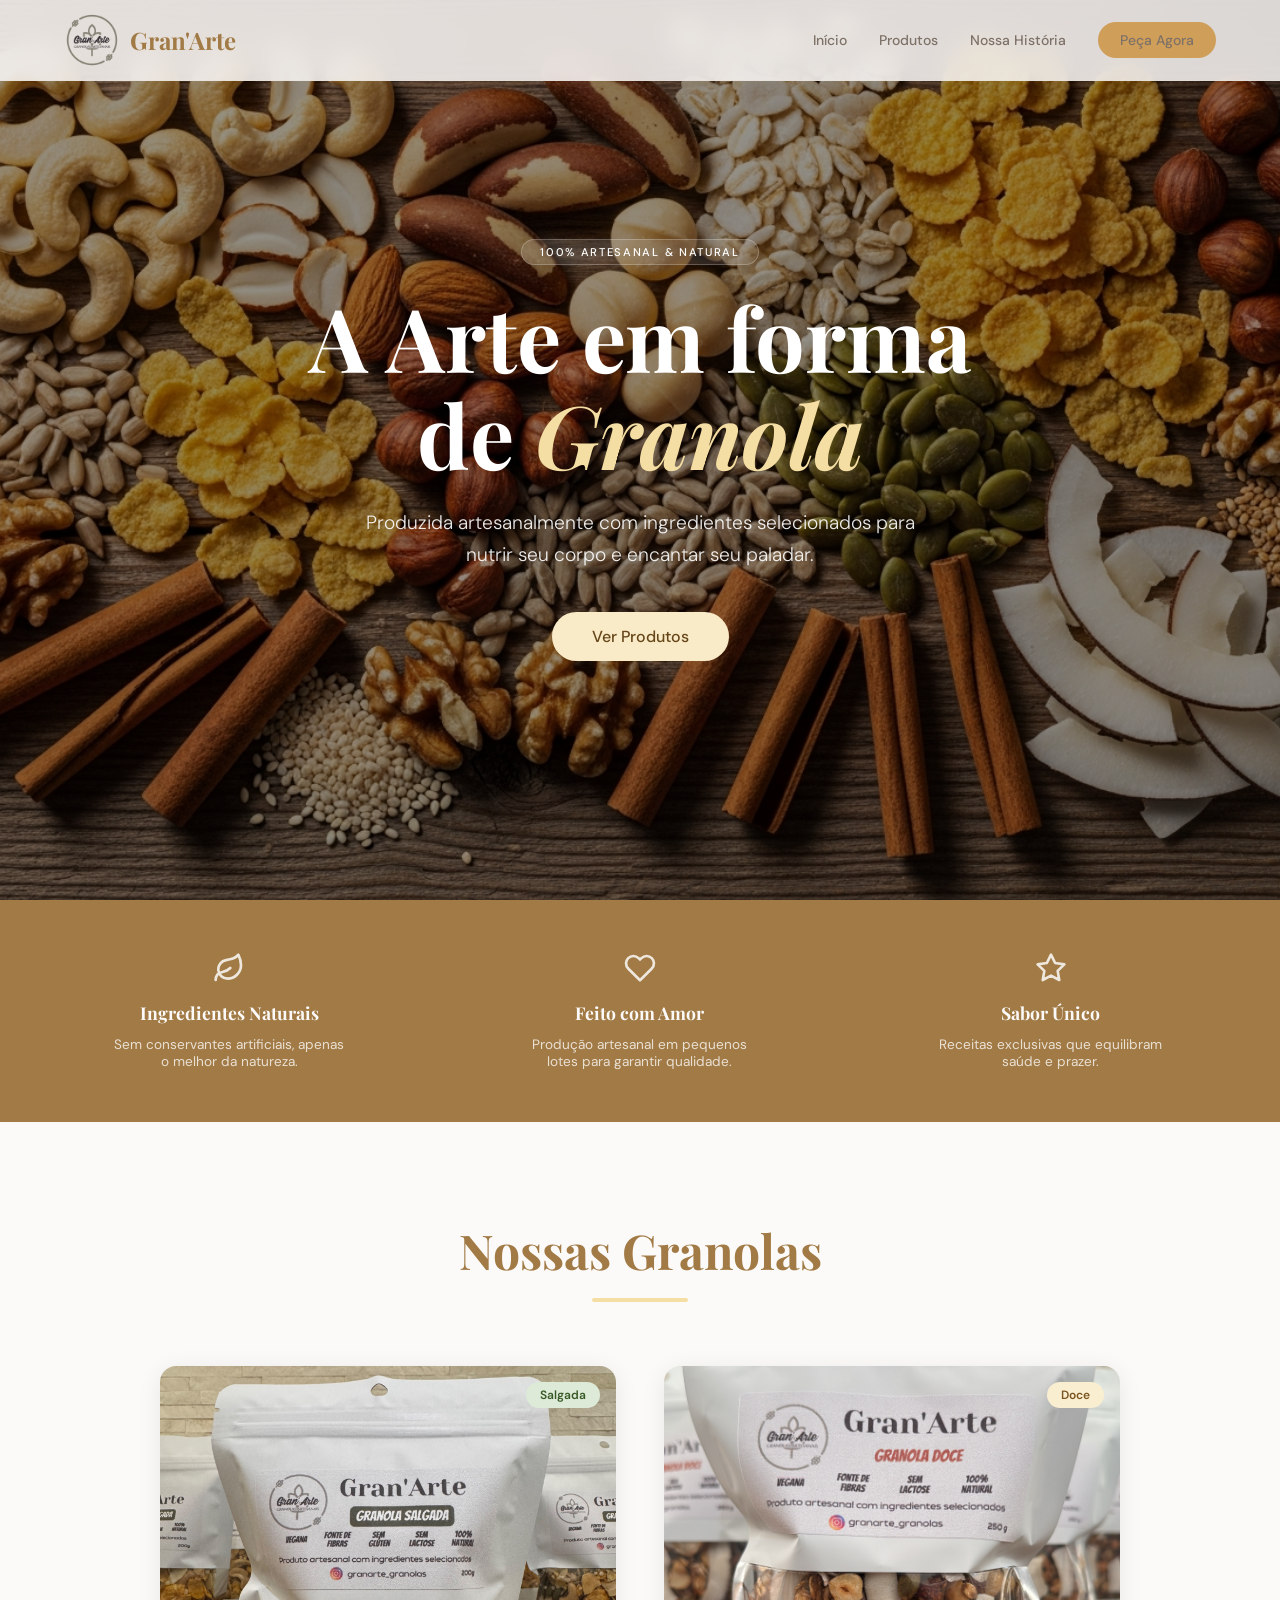
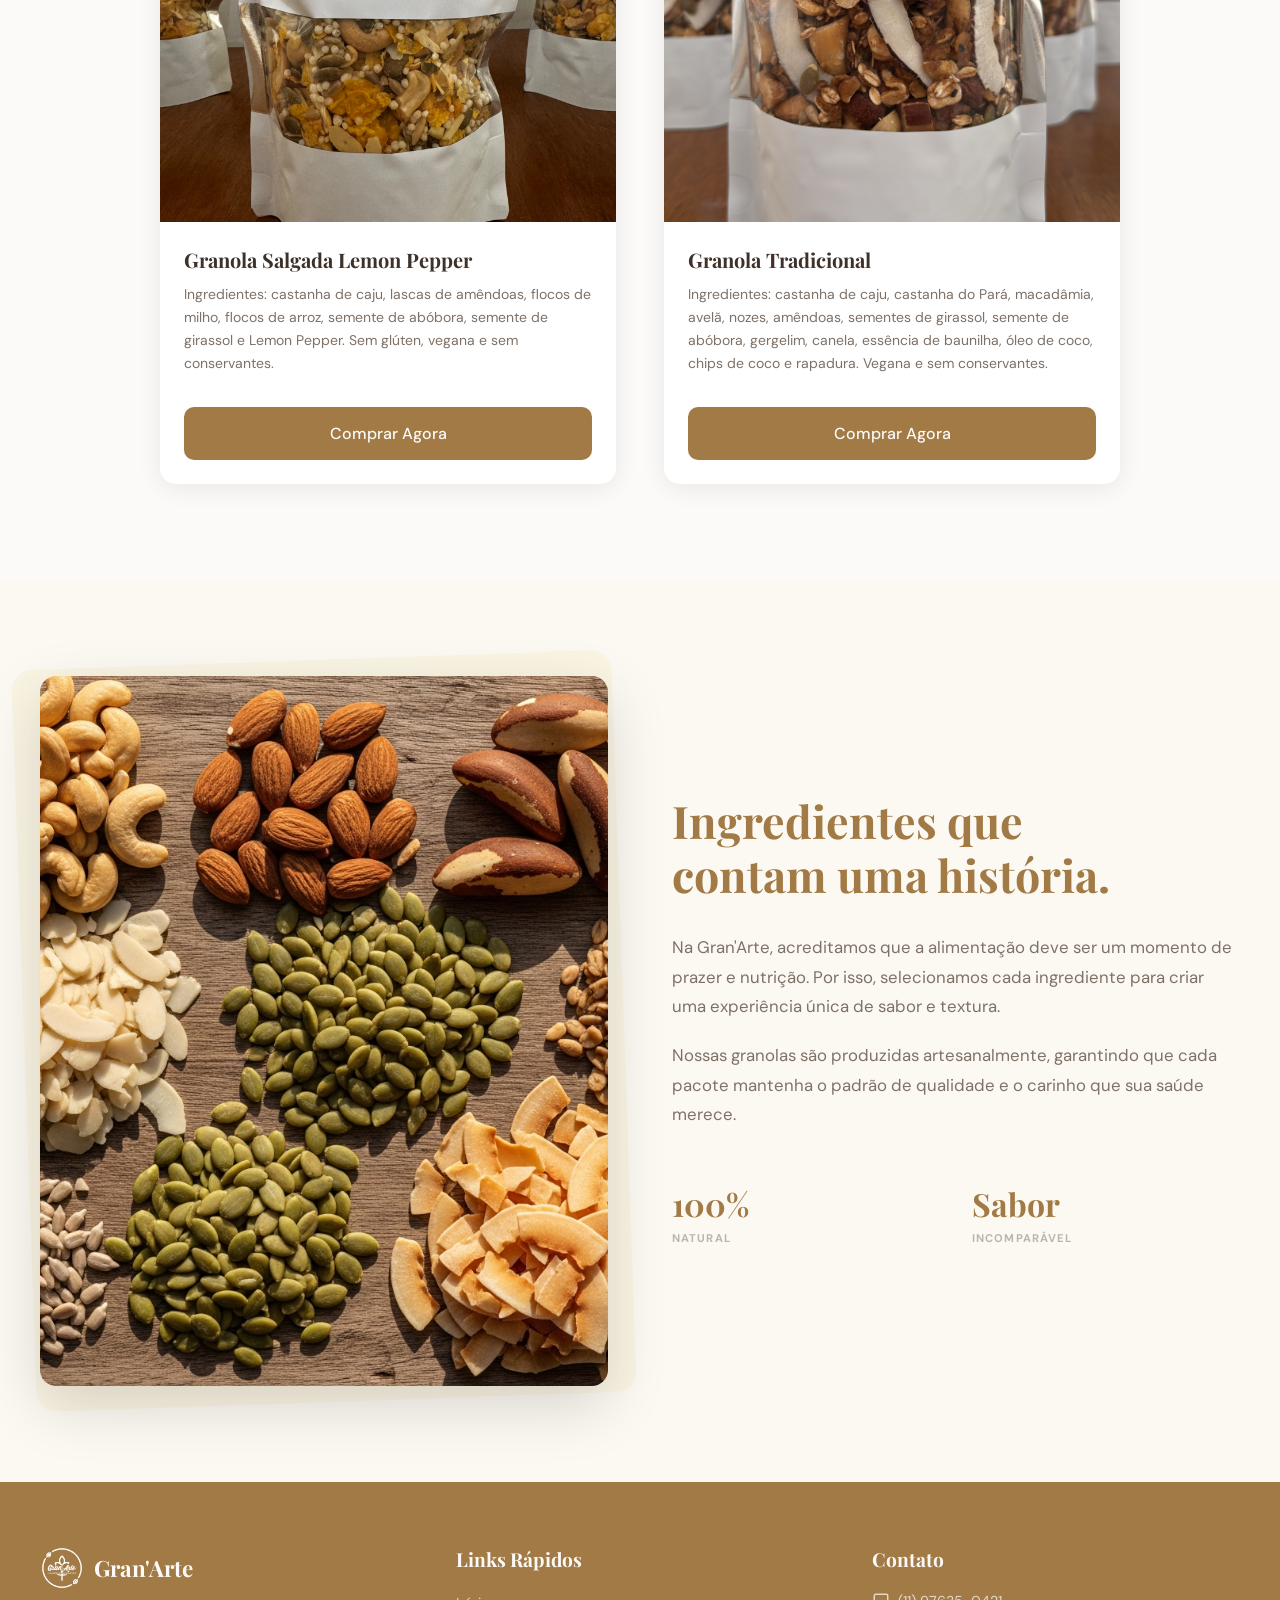
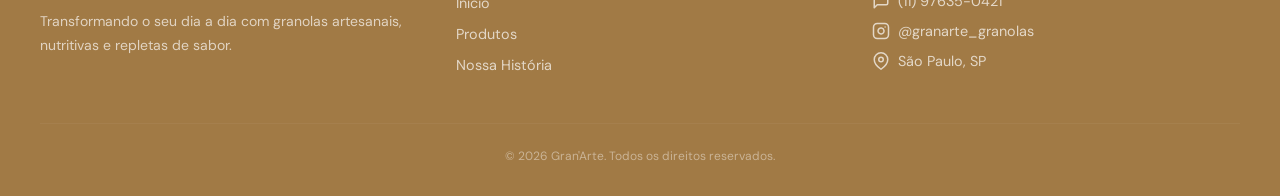
==== index.html @ a7fd7b47 "Add files via upload" ====
<!DOCTYPE html>
<html lang="pt-BR">
<head>
  <meta charset="UTF-8" />
  <meta name="viewport" content="width=device-width, initial-scale=1.0" />
  <title>Gran'Arte Granolas – 100% Artesanal & Natural</title>
  <link rel="preconnect" href="https://fonts.googleapis.com" />
  <link rel="preconnect" href="https://fonts.gstatic.com" crossorigin />
  <link href="https://fonts.googleapis.com/css2?family=DM+Sans:wght@300;400;500;600&family=Playfair+Display:ital,wght@0,700;1,700&display=swap" rel="stylesheet" />
  <style>
    :root {
      --primary:       hsl(35, 40%, 45%);
      --primary-light: hsl(35, 55%, 58%);
      --primary-fg:    hsl(40, 33%, 98%);
      --bg:            hsl(40, 33%, 98%);
      --fg:            hsl(25, 20%, 20%);
      --muted:         hsl(25, 10%, 45%);
      --border:        hsl(40, 20%, 88%);
      --card:          #ffffff;
      --amber-200:     hsl(43, 80%, 80%);
    }

    *, *::before, *::after { box-sizing: border-box; margin: 0; padding: 0; }
    html { scroll-behavior: smooth; }

    body {
      font-family: 'DM Sans', sans-serif;
      background: var(--bg);
      color: var(--fg);
      min-height: 100vh;
    }

    /* ── NAVBAR ── */
    nav {
      position: fixed; width: 100%; z-index: 50;
      background: hsla(40, 33%, 98%, 0.85);
      backdrop-filter: blur(12px);
      -webkit-backdrop-filter: blur(12px);
      border-bottom: 1px solid hsla(40, 20%, 88%, 0.5);
    }
    .nav-inner {
      max-width: 1200px; margin: 0 auto; padding: 0 24px;
      height: 80px; display: flex; align-items: center; justify-content: space-between;
    }
    .nav-logo { display: flex; align-items: center; gap: 10px; text-decoration: none; }
    .nav-logo img { height: 56px; width: auto; }
    .nav-logo span {
      font-family: 'Playfair Display', serif;
      font-size: 1.5rem; font-weight: 700; color: var(--primary);
    }
    .nav-links { display: flex; align-items: center; gap: 32px; font-size: 0.875rem; font-weight: 500; }
    .nav-links a { color: var(--muted); text-decoration: none; transition: color 0.2s; }
    .nav-links a:hover { color: var(--primary); }
    .btn-nav {
      background: var(--primary-light); color: #ffffff;
      border: none; padding: 9px 22px; border-radius: 999px;
      font-size: 0.875rem; font-weight: 500; cursor: pointer;
      text-decoration: none; transition: background 0.2s; display: inline-block;
    }
    .btn-nav:hover { background: var(--primary); }

    /* ── HERO ── */
    .hero {
      position: relative; height: 100vh; min-height: 600px;
      display: flex; align-items: center; justify-content: center; overflow: hidden;
    }
    .hero-bg { position: absolute; inset: 0; }
    .hero-overlay { position: absolute; inset: 0; background: rgba(0,0,0,0.42); z-index: 1; }
    .hero-bg img { width: 100%; height: 100%; object-fit: cover; }
    .hero-content {
      position: relative; z-index: 2; text-align: center; color: white;
      max-width: 900px; padding: 0 24px;
      animation: fadeUp 0.8s ease 0.2s both;
    }
    @keyframes fadeUp {
      from { opacity: 0; transform: translateY(30px); }
      to   { opacity: 1; transform: translateY(0); }
    }
    .hero-badge {
      display: inline-block; padding: 5px 18px; border-radius: 999px;
      background: rgba(255,255,255,0.12); backdrop-filter: blur(8px);
      border: 1px solid rgba(255,255,255,0.22);
      font-size: 0.7rem; letter-spacing: 0.15em; text-transform: uppercase;
      margin-bottom: 24px; font-weight: 500;
    }
    .hero h1 {
      font-family: 'Playfair Display', serif;
      font-size: clamp(2.5rem, 8vw, 5.5rem);
      font-weight: 700; margin-bottom: 24px; line-height: 1.1;
    }
    .hero h1 em { color: hsl(43, 80%, 80%); font-style: italic; }
    .hero p {
      font-size: clamp(1rem, 2vw, 1.2rem); color: rgba(255,255,255,0.9);
      max-width: 600px; margin: 0 auto 40px; line-height: 1.7; font-weight: 300;
    }
    .btn-hero {
      background: hsl(43, 80%, 88%); color: hsl(35, 60%, 25%);
      border: none; padding: 14px 40px; border-radius: 999px;
      font-size: 1rem; font-weight: 500; cursor: pointer;
      text-decoration: none; transition: background 0.2s; display: inline-block;
    }
    .btn-hero:hover { background: white; }

    /* ── FEATURES ── */
    .features { background: var(--primary); color: var(--primary-fg); padding: 52px 24px; }
    .features-inner {
      max-width: 1200px; margin: 0 auto;
      display: grid; grid-template-columns: repeat(3, 1fr); gap: 32px; text-align: center;
    }
    .feature-item { display: flex; flex-direction: column; align-items: center; gap: 12px; }
    .feature-icon svg { width: 32px; height: 32px; opacity: 0.85; }
    .feature-item h3 { font-family: 'Playfair Display', serif; font-size: 1.1rem; }
    .feature-item p { font-size: 0.85rem; opacity: 0.8; max-width: 240px; }

    /* ── PRODUCTS ── */
    .products-section { padding: 96px 24px; background: var(--bg); }
    .products-inner { max-width: 1200px; margin: 0 auto; }
    .section-header { text-align: center; margin-bottom: 64px; }
    .section-header h2 {
      font-family: 'Playfair Display', serif;
      font-size: clamp(2rem, 5vw, 3rem); font-weight: 700;
      color: var(--primary); margin-bottom: 16px;
    }
    .section-divider {
      width: 96px; height: 4px; background: var(--amber-200);
      border-radius: 999px; margin: 0 auto;
    }
    .products-grid {
      display: grid; grid-template-columns: repeat(2, 1fr);
      gap: 48px; max-width: 960px; margin: 0 auto;
    }

    /* ── CARD ── */
    .card {
      background: var(--card); border-radius: 16px; overflow: hidden;
      box-shadow: 0 4px 24px rgba(0,0,0,0.08);
      transition: box-shadow 0.3s; animation: cardIn 0.5s ease both;
    }
    .card:nth-child(2) { animation-delay: 0.15s; }
    @keyframes cardIn {
      from { opacity: 0; transform: translateY(20px); }
      to   { opacity: 1; transform: translateY(0); }
    }
    .card:hover { box-shadow: 0 10px 42px rgba(0,0,0,0.13); }
    .card-image { position: relative; aspect-ratio: 1; overflow: hidden; }
    .card-image img { width: 100%; height: 100%; object-fit: cover; transition: transform 0.7s; }
    .card:hover .card-image img { transform: scale(1.05); }
    .badge {
      position: absolute; top: 16px; right: 16px; z-index: 2;
      padding: 5px 14px; border-radius: 999px; font-size: 0.75rem; font-weight: 600;
    }
    .badge-sweet { background: hsl(43, 80%, 90%); color: hsl(35, 60%, 30%); }
    .badge-salty { background: hsl(100, 30%, 88%); color: hsl(100, 40%, 25%); }
    .card-content { padding: 24px 24px 12px; }
    .card-content h3 {
      font-family: 'Playfair Display', serif;
      font-size: 1.25rem; font-weight: 700; margin-bottom: 10px;
    }
    .card-content p {
      font-size: 0.875rem; color: var(--muted); line-height: 1.65; min-height: 6rem;
    }
    .card-footer { padding: 16px 24px 24px; }
    .btn-buy {
      display: block; width: 100%; background: var(--primary); color: var(--primary-fg);
      border: none; padding: 16px; border-radius: 10px;
      font-size: 1rem; font-weight: 500; cursor: pointer;
      text-align: center; text-decoration: none; transition: background 0.2s;
    }
    .btn-buy:hover { background: hsl(35, 40%, 38%); }

    /* ── ABOUT ── */
    .about-section { padding: 96px 24px; background: hsl(43, 60%, 97%); overflow: hidden; }
    .about-inner {
      max-width: 1200px; margin: 0 auto;
      display: grid; grid-template-columns: 1fr 1fr; gap: 64px; align-items: center;
    }
    .about-image-wrap { position: relative; }
    .about-image-bg {
      position: absolute; inset: -16px;
      background: hsla(43, 80%, 80%, 0.2); border-radius: 20px; transform: rotate(-2deg);
    }
    .about-image {
      position: relative; border-radius: 16px; overflow: hidden;
      box-shadow: 0 20px 60px rgba(0,0,0,0.15); aspect-ratio: 4/5;
    }
    .about-image img { width: 100%; height: 100%; object-fit: cover; }
    .about-text h2 {
      font-family: 'Playfair Display', serif;
      font-size: clamp(2rem, 4vw, 2.8rem); font-weight: 700;
      color: var(--primary); margin-bottom: 32px; line-height: 1.2;
    }
    .about-text p { color: var(--muted); font-size: 1.05rem; line-height: 1.75; margin-bottom: 20px; }
    .about-stats { display: grid; grid-template-columns: 1fr 1fr; gap: 32px; padding-top: 32px; }
    .stat h4 {
      font-family: 'Playfair Display', serif; font-size: 2rem;
      font-weight: 700; color: var(--primary); margin-bottom: 4px;
    }
    .stat p { font-size: 0.7rem; text-transform: uppercase; letter-spacing: 0.1em; font-weight: 700; opacity: 0.5; }

    /* ── FOOTER ── */
    footer { background: var(--primary); color: var(--primary-fg); padding: 64px 24px 32px; }
    .footer-inner { max-width: 1200px; margin: 0 auto; }
    .footer-grid { display: grid; grid-template-columns: repeat(3, 1fr); gap: 48px; margin-bottom: 48px; }
    .footer-brand-logo { display: flex; align-items: center; gap: 10px; margin-bottom: 20px; }
    .footer-brand-logo img { height: 44px; width: auto; filter: brightness(0) invert(1); }
    .footer-brand-logo span { font-family: 'Playfair Display', serif; font-size: 1.4rem; font-weight: 700; }
    .footer-brand p { font-size: 0.875rem; opacity: 0.7; line-height: 1.7; }
    .footer-col h4 { font-family: 'Playfair Display', serif; font-size: 1.2rem; margin-bottom: 20px; }
    .footer-col ul { list-style: none; display: flex; flex-direction: column; gap: 10px; }
    .footer-col ul a { color: rgba(255,255,255,0.7); text-decoration: none; font-size: 0.9rem; transition: opacity 0.2s; }
    .footer-col ul a:hover { opacity: 1; color: white; }
    .footer-contact { display: flex; flex-direction: column; gap: 12px; }
    .footer-contact a, .footer-contact span {
      display: flex; align-items: center; gap: 8px;
      color: rgba(255,255,255,0.7); text-decoration: none; font-size: 0.9rem; transition: opacity 0.2s;
    }
    .footer-contact a:hover { opacity: 1; color: white; }
    .footer-contact svg { width: 18px; height: 18px; flex-shrink: 0; }
    .footer-bottom {
      border-top: 1px solid rgba(255,255,255,0.1);
      padding-top: 24px; text-align: center; font-size: 0.75rem; opacity: 0.45;
    }

    /* ── RESPONSIVE ── */
    @media (max-width: 768px) {
      .nav-links { display: none; }
      .features-inner { grid-template-columns: 1fr; }
      .products-grid { grid-template-columns: 1fr; max-width: 480px; }
      .about-inner { grid-template-columns: 1fr; gap: 32px; }
      .footer-grid { grid-template-columns: 1fr; gap: 32px; }
    }
  </style>
</head>
<body>

  <!-- ── NAVBAR ── -->
  <nav>
    <div class="nav-inner">
      <a class="nav-logo" href="#">
        <img src="[data-uri]" alt="Gran'Arte Logo" />
        <span>Gran'Arte</span>
      </a>
      <div class="nav-links">
        <a href="#">Início</a>
        <a href="#produtos">Produtos</a>
        <a href="#sobre">Nossa História</a>
        <a href="#produtos" class="btn-nav">Peça Agora</a>
      </div>
    </div>
  </nav>

  <!-- ── HERO ── -->
  <section class="hero">
    <div class="hero-bg">
      <div class="hero-overlay"></div>
      <img src="[data-uri]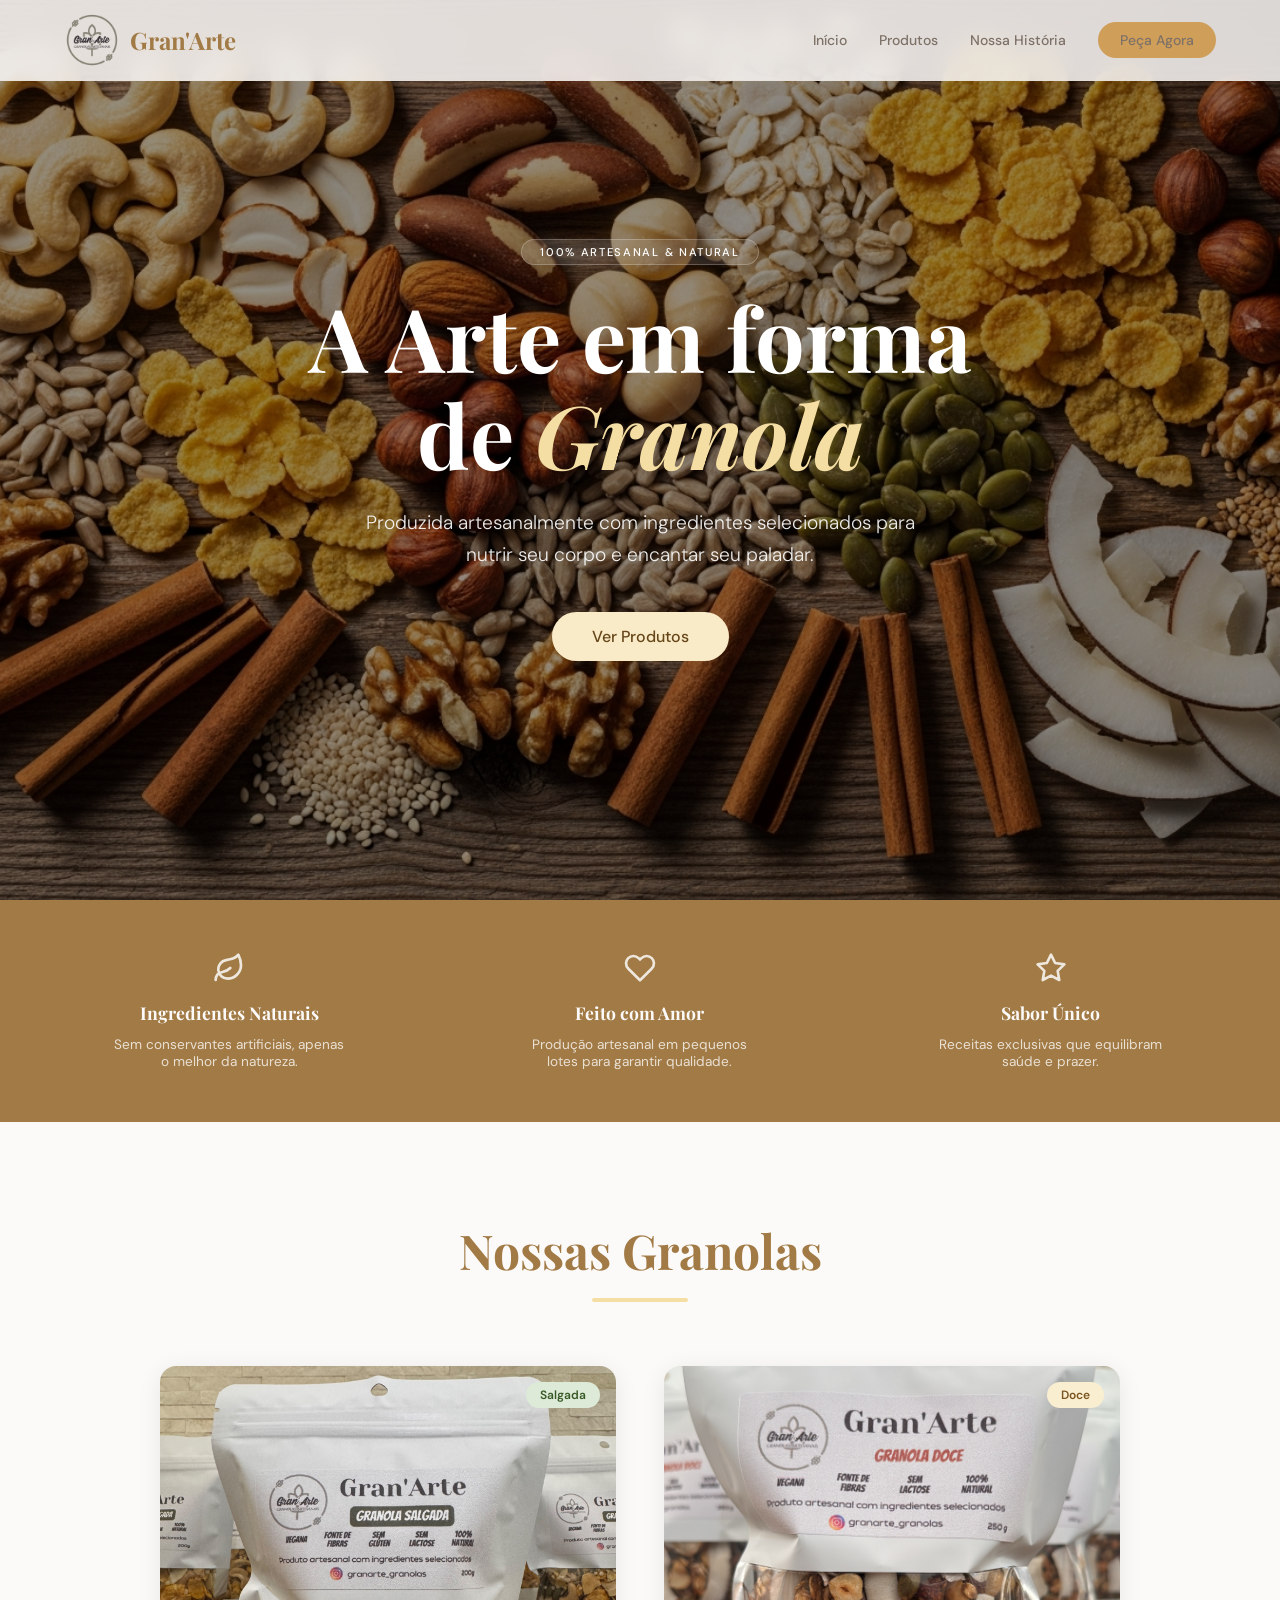
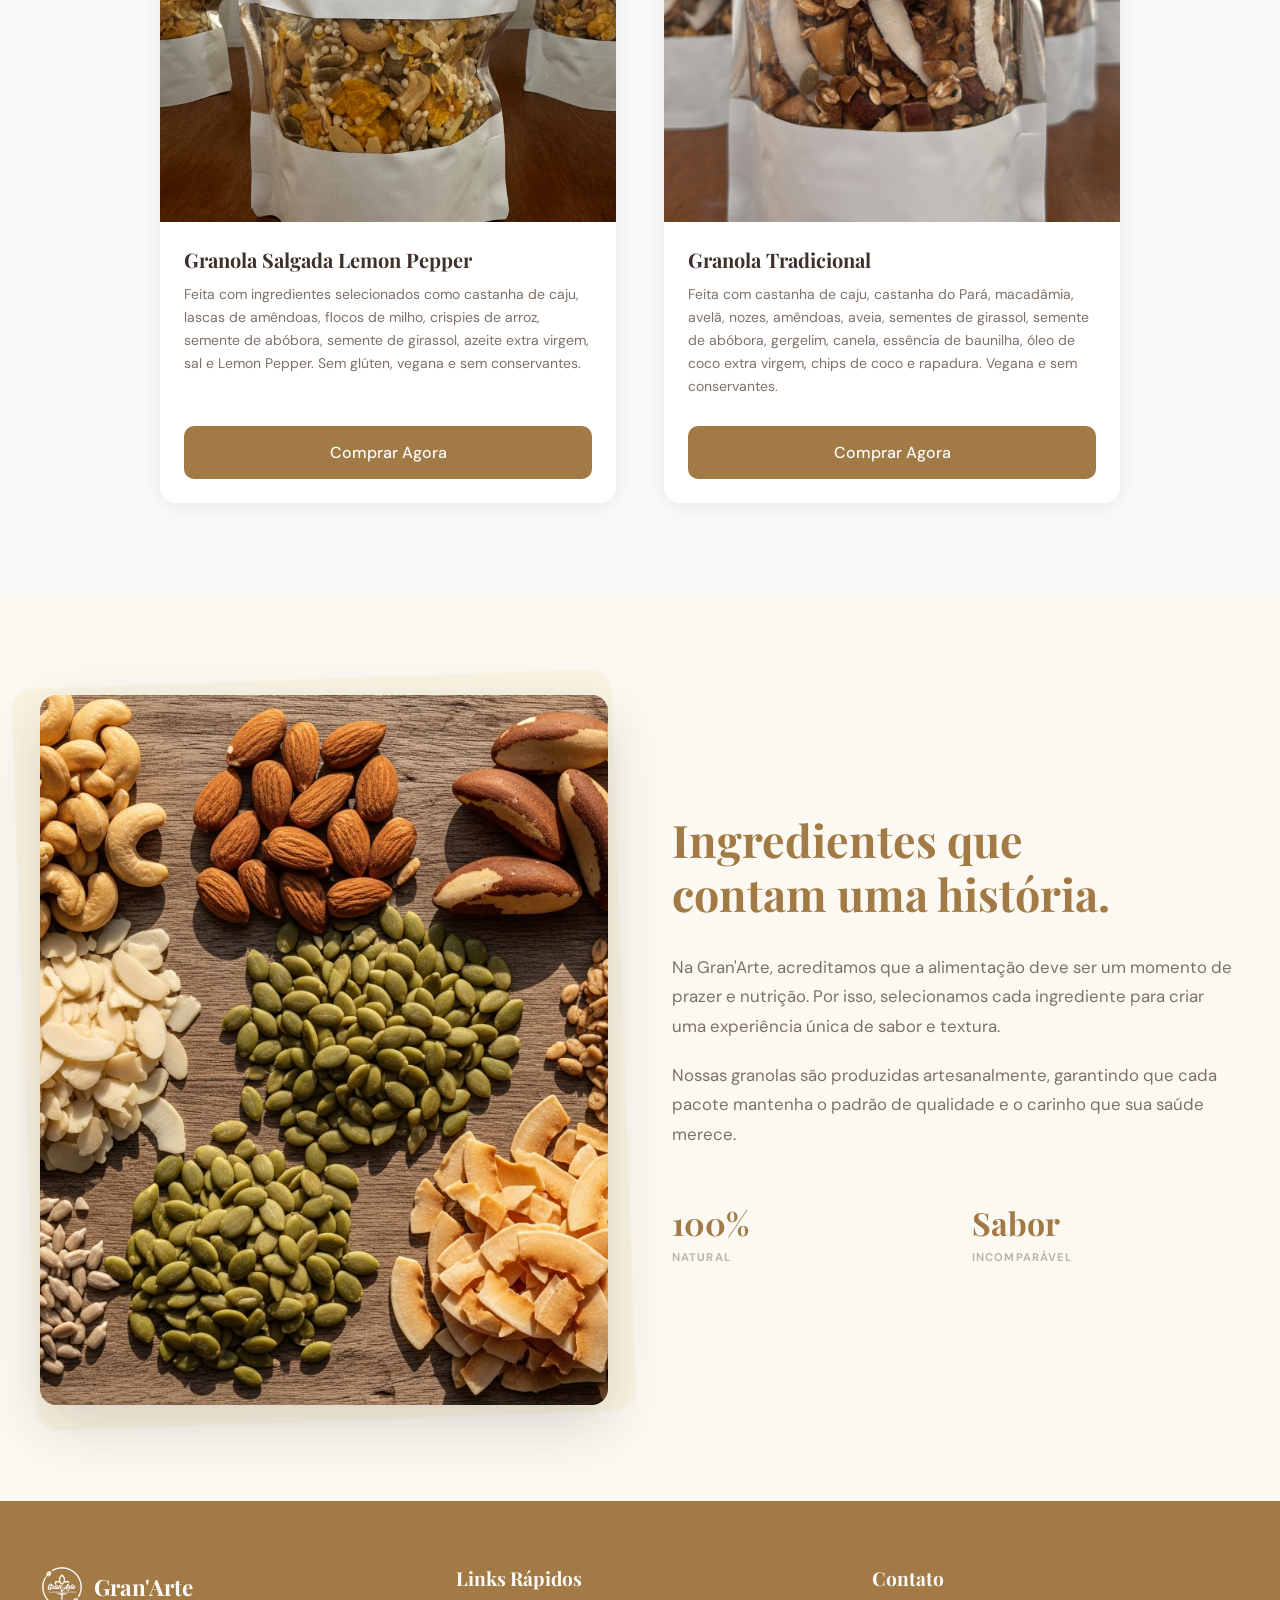
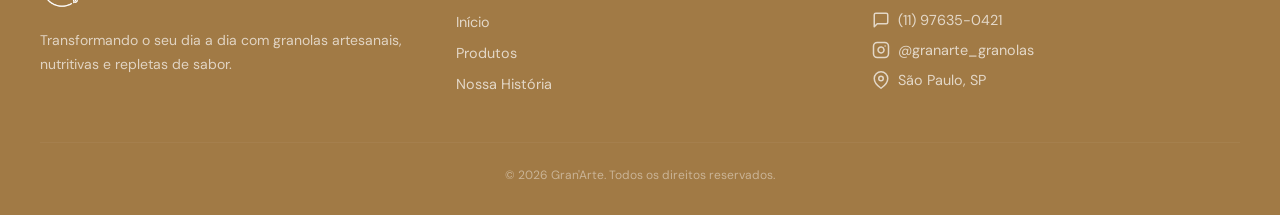
